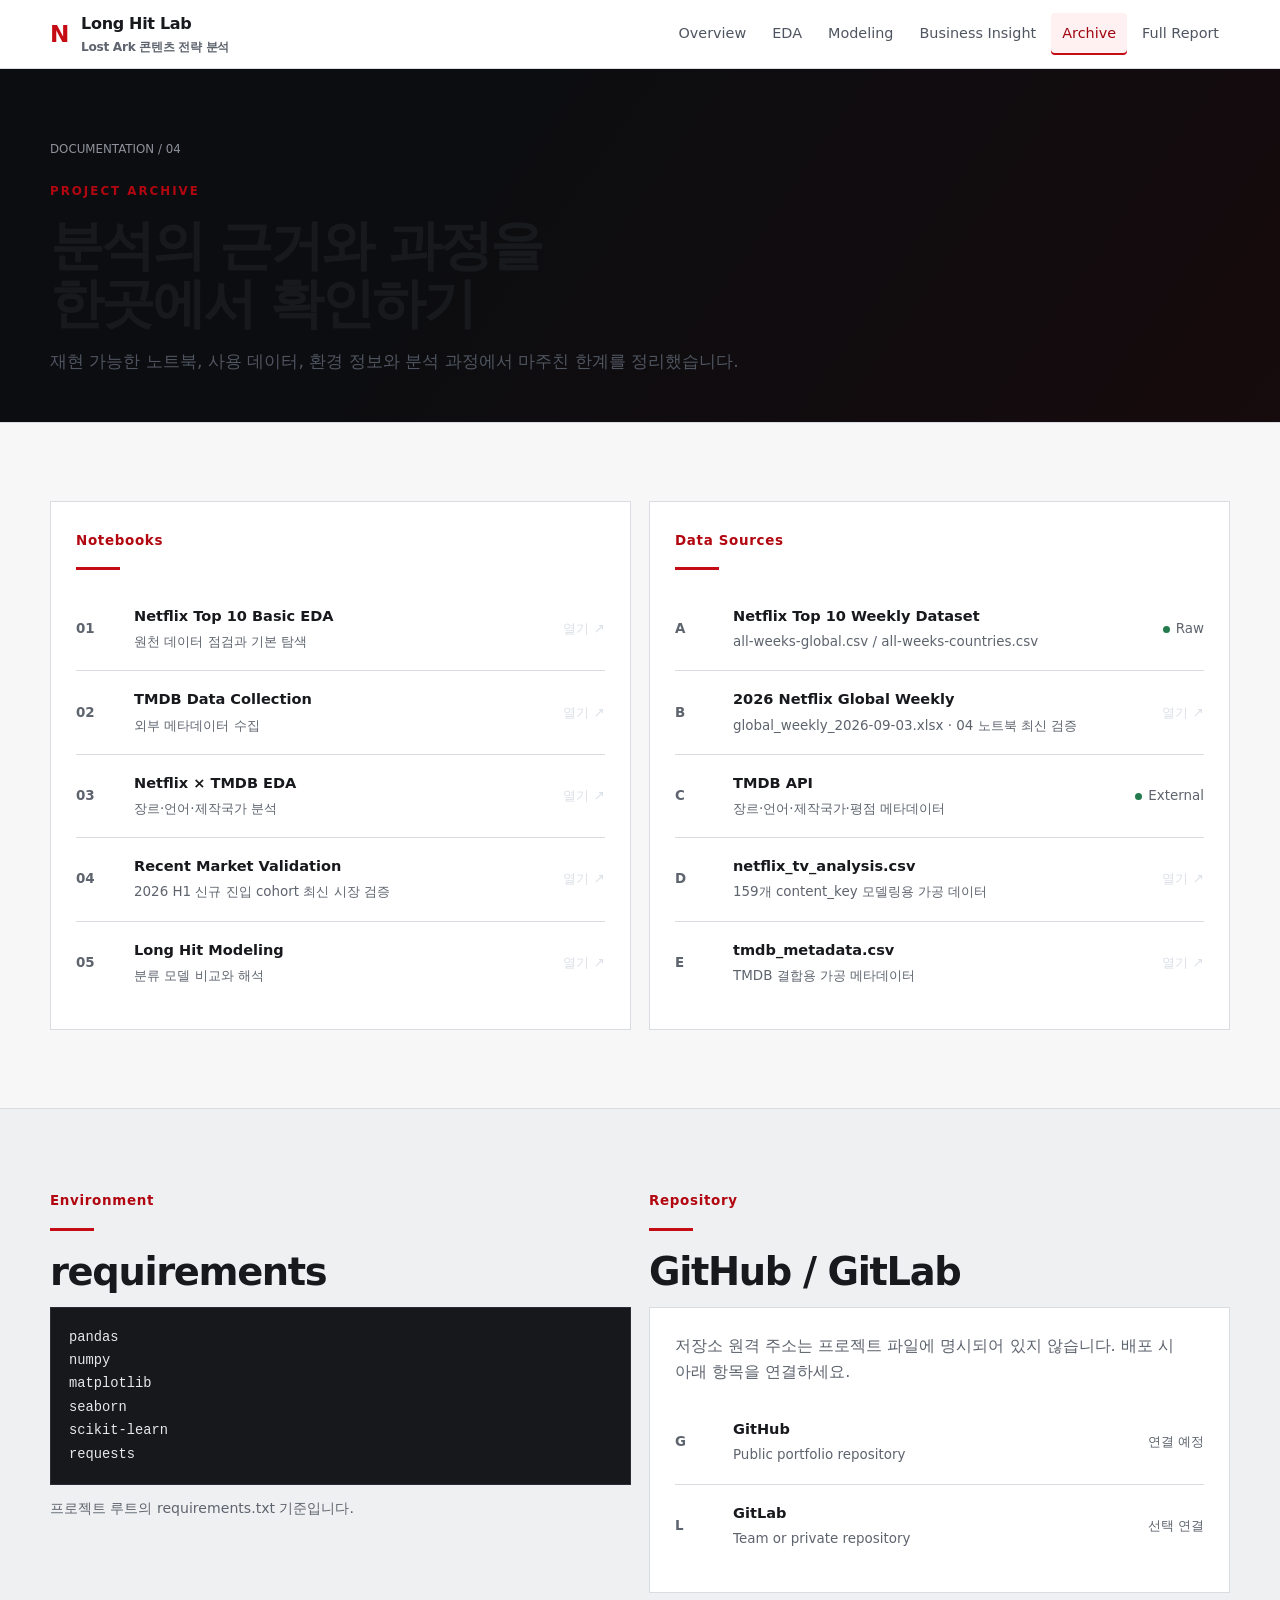
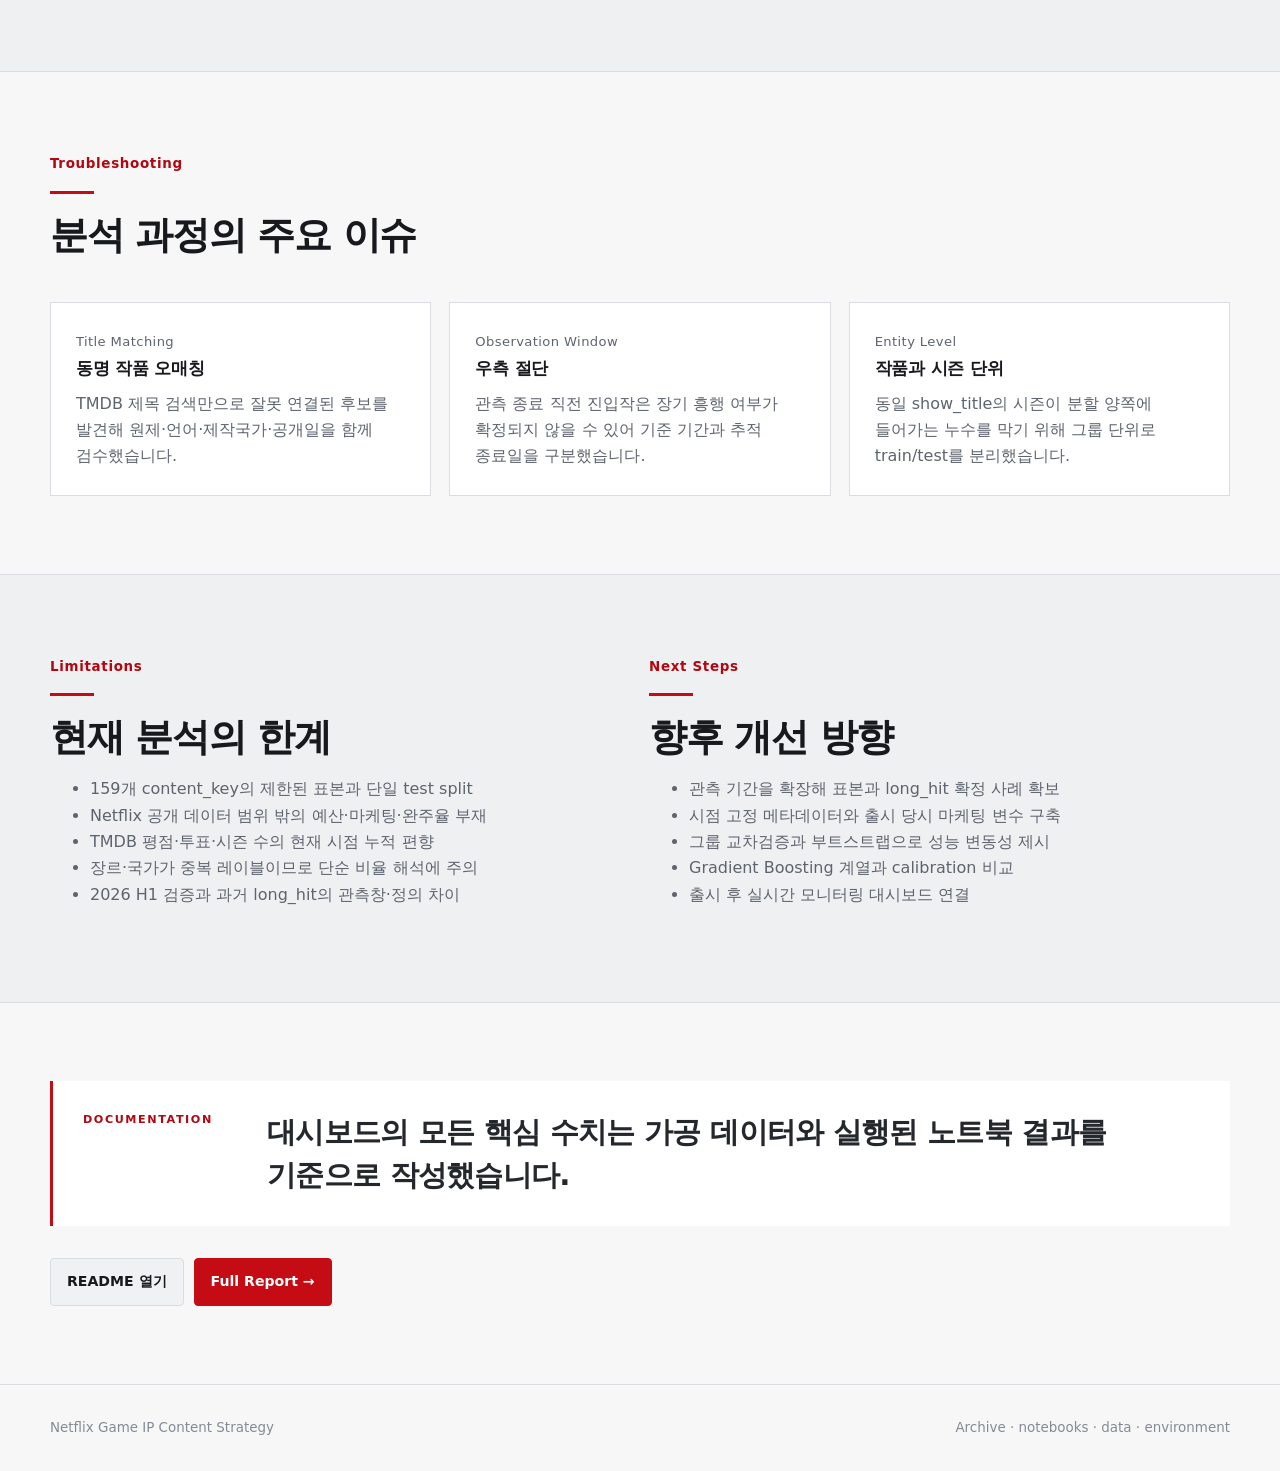
==== dashboard/pages/archive.html @ 18fb6a24 "Finalize dashboard and report for submission" ====
<!doctype html><html lang="ko"><head><meta charset="utf-8"><meta name="viewport" content="width=device-width, initial-scale=1"><meta name="description" content="Netflix 분석 프로젝트 아카이브"><title>Archive | Netflix Game IP Strategy</title><link rel="stylesheet" href="../css/style.css"><script src="../js/dashboard.js" defer></script></head>
<body><header class="site-header"><nav class="nav-wrap" aria-label="주요 메뉴"><a class="brand-mark" href="../index.html#overview"><span class="brand-symbol">N</span><span>Long Hit Lab<small>Lost Ark 콘텐츠 전략 분석</small></span></a><button class="menu-toggle" type="button" aria-label="메뉴 열기" aria-expanded="false">메뉴</button><div class="nav-links"><a href="../index.html#overview">Overview</a><a href="../index.html#eda">EDA</a><a href="../index.html#modeling">Modeling</a><a href="../index.html#insight">Business Insight</a><a class="active" aria-current="page" href="archive.html">Archive</a><a href="../report/full_report.html">Full Report</a></div></nav></header>
<main>
  <section class="page-hero"><div class="container"><div class="breadcrumb">DOCUMENTATION / 04</div><p class="eyebrow">Project Archive</p><h1>분석의 근거와 과정을<br>한곳에서 확인하기</h1><p class="lead">재현 가능한 노트북, 사용 데이터, 환경 정보와 분석 과정에서 마주친 한계를 정리했습니다.</p></div></section>

  <section class="section"><div class="container"><div class="grid-2"><article class="card"><span class="kicker">Notebooks</span><div class="rule"></div><ul class="archive-list"><li><span class="file-no">01</span><div><b>Netflix Top 10 Basic EDA</b><span>원천 데이터 점검과 기본 탐색</span></div><a href="../../notebooks/01_netflix_top10_basic_eda.ipynb">열기 ↗</a></li><li><span class="file-no">02</span><div><b>TMDB Data Collection</b><span>외부 메타데이터 수집</span></div><a href="../../notebooks/02_tmdb_data_collection.ipynb">열기 ↗</a></li><li><span class="file-no">03</span><div><b>Netflix × TMDB EDA</b><span>장르·언어·제작국가 분석</span></div><a href="../../notebooks/03_netflix_tmdb_eda.ipynb">열기 ↗</a></li><li><span class="file-no">04</span><div><b>Recent Market Validation</b><span>2026 H1 신규 진입 cohort 최신 시장 검증</span></div><a href="../../notebooks/04_recent_market_validation.ipynb">열기 ↗</a></li><li><span class="file-no">05</span><div><b>Long Hit Modeling</b><span>분류 모델 비교와 해석</span></div><a href="../../notebooks/05_netflix_long_hit_modeling.ipynb">열기 ↗</a></li></ul></article><article class="card"><span class="kicker">Data Sources</span><div class="rule"></div><ul class="archive-list"><li><span class="file-no">A</span><div><b>Netflix Top 10 Weekly Dataset</b><span>all-weeks-global.csv / all-weeks-countries.csv</span></div><span class="status">Raw</span></li><li><span class="file-no">B</span><div><b>2026 Netflix Global Weekly</b><span>global_weekly_2026-09-03.xlsx · 04 노트북 최신 검증</span></div><a href="../../DATA/RAW/[엔터]Netflix_Top10_2026_H1/global_weekly_2026-09-03.xlsx">열기 ↗</a></li><li><span class="file-no">C</span><div><b>TMDB API</b><span>장르·언어·제작국가·평점 메타데이터</span></div><span class="status">External</span></li><li><span class="file-no">D</span><div><b>netflix_tv_analysis.csv</b><span>159개 content_key 모델링용 가공 데이터</span></div><a href="../../DATA/PROCESSED/netflix_tv_analysis.csv">열기 ↗</a></li><li><span class="file-no">E</span><div><b>tmdb_metadata.csv</b><span>TMDB 결합용 가공 메타데이터</span></div><a href="../../DATA/PROCESSED/tmdb_metadata.csv">열기 ↗</a></li></ul></article></div></div></section>

  <section class="section section-alt"><div class="container"><div class="grid-2"><article><span class="kicker">Environment</span><div class="rule"></div><h2>requirements</h2><pre class="code-block">pandas
numpy
matplotlib
seaborn
scikit-learn
requests</pre><p class="small muted" style="margin-top:12px">프로젝트 루트의 requirements.txt 기준입니다.</p></article><article><span class="kicker">Repository</span><div class="rule"></div><h2>GitHub / GitLab</h2><div class="card"><p class="muted">저장소 원격 주소는 프로젝트 파일에 명시되어 있지 않습니다. 배포 시 아래 항목을 연결하세요.</p><div class="archive-list"><li><span class="file-no">G</span><div><b>GitHub</b><span>Public portfolio repository</span></div><span class="muted small">연결 예정</span></li><li><span class="file-no">L</span><div><b>GitLab</b><span>Team or private repository</span></div><span class="muted small">선택 연결</span></li></div></div></article></div></div></section>

  <section class="section"><div class="container"><div class="section-head"><div><span class="kicker">Troubleshooting</span><div class="rule"></div><h2>분석 과정의 주요 이슈</h2></div></div><div class="grid-3"><article class="card"><span class="card-label">Title Matching</span><h3>동명 작품 오매칭</h3><p class="muted">TMDB 제목 검색만으로 잘못 연결된 후보를 발견해 원제·언어·제작국가·공개일을 함께 검수했습니다.</p></article><article class="card"><span class="card-label">Observation Window</span><h3>우측 절단</h3><p class="muted">관측 종료 직전 진입작은 장기 흥행 여부가 확정되지 않을 수 있어 기준 기간과 추적 종료일을 구분했습니다.</p></article><article class="card"><span class="card-label">Entity Level</span><h3>작품과 시즌 단위</h3><p class="muted">동일 show_title의 시즌이 분할 양쪽에 들어가는 누수를 막기 위해 그룹 단위로 train/test를 분리했습니다.</p></article></div></div></section>

  <section class="section section-alt"><div class="container"><div class="grid-2"><article><span class="kicker">Limitations</span><div class="rule"></div><h2>현재 분석의 한계</h2><ul class="muted"><li>159개 content_key의 제한된 표본과 단일 test split</li><li>Netflix 공개 데이터 범위 밖의 예산·마케팅·완주율 부재</li><li>TMDB 평점·투표·시즌 수의 현재 시점 누적 편향</li><li>장르·국가가 중복 레이블이므로 단순 비율 해석에 주의</li><li>2026 H1 검증과 과거 long_hit의 관측창·정의 차이</li></ul></article><article><span class="kicker">Next Steps</span><div class="rule"></div><h2>향후 개선 방향</h2><ul class="muted"><li>관측 기간을 확장해 표본과 long_hit 확정 사례 확보</li><li>시점 고정 메타데이터와 출시 당시 마케팅 변수 구축</li><li>그룹 교차검증과 부트스트랩으로 성능 변동성 제시</li><li>Gradient Boosting 계열과 calibration 비교</li><li>출시 후 실시간 모니터링 대시보드 연결</li></ul></article></div></div></section>

  <section class="section"><div class="container"><div class="scenario"><div class="scenario-label">Documentation</div><blockquote>대시보드의 모든 핵심 수치는 가공 데이터와 실행된 노트북 결과를 기준으로 작성했습니다.</blockquote></div><div class="hero-actions"><a class="btn" href="../../README.md">README 열기</a><a class="btn btn-primary" href="../report/full_report.html">Full Report →</a></div></div></section>
</main><footer class="site-footer"><div class="container footer-row"><span>Netflix Game IP Content Strategy</span><span>Archive · notebooks · data · environment</span></div></footer></body></html>
---- dashboard/css/style.css ----
:root {
  --bg: #090a0c;
  --surface: #111318;
  --surface-2: #171a20;
  --line: #2a2e36;
  --text: #f5f5f6;
  --muted: #a8adb7;
  --red: #e50914;
  --red-soft: #ff3d47;
  --green: #54c98a;
  --amber: #f2b84b;
  --max: 1180px;
}

* { box-sizing: border-box; }
html { scroll-behavior: smooth; color-scheme: dark light; }
body {
  margin: 0;
  overflow-x: hidden;
  background: var(--bg);
  color: var(--text);
  font-family: Inter, Pretendard, "Noto Sans KR", system-ui, -apple-system, BlinkMacSystemFont, "Segoe UI", sans-serif;
  line-height: 1.65;
  word-break: keep-all;
}
a { color: inherit; text-decoration: none; }
img { max-width: 100%; }
button { font: inherit; }

.site-header {
  position: sticky;
  top: 0;
  z-index: 20;
  border-bottom: 1px solid rgba(255,255,255,.08);
  background: rgba(9,10,12,.94);
  backdrop-filter: blur(14px);
}
.nav-wrap {
  width: min(var(--max), calc(100% - 48px));
  min-height: 68px;
  margin: auto;
  display: flex;
  align-items: center;
  justify-content: space-between;
  gap: 28px;
}
.brand-mark { display: flex; align-items: center; gap: 12px; font-weight: 800; letter-spacing: -.02em; }
.brand-symbol { color: var(--red); font-size: 1.45rem; line-height: 1; }
.brand-mark small { display: block; color: var(--muted); font-size: .76rem; font-weight: 600; }
.nav-links { display: flex; align-items: center; gap: 4px; }
.nav-links a { padding: 9px 11px; color: #bdc1c9; font-size: .9rem; border-radius: 4px; }
.nav-links a:hover { color: #fff; background: rgba(255,255,255,.05); }
.nav-links a.active { color: #fff; background: rgba(229,9,20,.14); box-shadow: inset 0 -2px var(--red); }
.menu-toggle { display: none; color: #fff; background: transparent; border: 1px solid var(--line); border-radius: 4px; padding: 7px 10px; }

.container { width: min(var(--max), calc(100% - 48px)); margin: 0 auto; }
.hero { position: relative; overflow: hidden; padding: 92px 0 74px; border-bottom: 1px solid var(--line); }
.hero::before { content: ""; position: absolute; inset: 0; pointer-events: none; background: radial-gradient(circle at 82% 18%, rgba(229,9,20,.17), transparent 31%), linear-gradient(110deg, transparent 55%, rgba(255,255,255,.02)); }
.hero-grid { position: relative; display: grid; grid-template-columns: minmax(0, 1.35fr) minmax(300px, .65fr); gap: 70px; align-items: center; }
.eyebrow { margin: 0 0 16px; color: var(--red-soft); font-size: .74rem; font-weight: 800; letter-spacing: .17em; text-transform: uppercase; }
h1, h2, h3, p { margin-top: 0; }
h1 { max-width: 860px; margin-bottom: 24px; font-size: clamp(2.45rem, 5vw, 4.9rem); line-height: 1.08; letter-spacing: -.055em; }
h2 { margin-bottom: 12px; font-size: clamp(1.75rem, 3vw, 2.6rem); line-height: 1.2; letter-spacing: -.035em; }
h3 { margin-bottom: 8px; font-size: 1.08rem; letter-spacing: -.015em; }
.lead { max-width: 780px; color: #c4c8d0; font-size: 1.08rem; }
.hero-actions { display: flex; gap: 10px; flex-wrap: wrap; margin-top: 32px; }
.btn { display: inline-flex; align-items: center; gap: 8px; padding: 11px 16px; border: 1px solid var(--line); border-radius: 4px; background: var(--surface-2); font-size: .88rem; font-weight: 750; }
.btn-primary { border-color: var(--red); background: var(--red); color: white; }
.btn:hover { transform: translateY(-1px); }
.logo-panel { min-height: 310px; display: grid; place-items: center; border: 1px solid var(--line); background: #050505; position: relative; }
.logo-panel::after { content: ""; }
.logo-panel img { width: 78%; filter: contrast(1.05); }

.section { padding: 78px 0; }
.section-tight { padding: 54px 0; }
.section-alt { background: #0d0f13; border-block: 1px solid var(--line); }
.section-head { display: flex; justify-content: space-between; gap: 36px; align-items: end; margin-bottom: 32px; }
.section-head p { max-width: 600px; margin-bottom: 4px; color: var(--muted); }
.kicker { color: var(--red-soft); font-weight: 800; font-size: .84rem; letter-spacing: .05em; }
.rule { width: 44px; height: 3px; margin: 14px 0 18px; background: var(--red); }
.muted { color: var(--muted); }
.small { font-size: .88rem; }

.scenario { display: grid; grid-template-columns: 150px 1fr; gap: 34px; padding: 30px; border-left: 3px solid var(--red); background: var(--surface); }
.scenario-label { color: var(--red-soft); font-size: .7rem; font-weight: 850; letter-spacing: .14em; text-transform: uppercase; }
.scenario blockquote { margin: 0; font-size: clamp(1.3rem, 2.3vw, 2rem); font-weight: 720; line-height: 1.45; letter-spacing: -.025em; }

.grid-2 { display: grid; grid-template-columns: repeat(2, minmax(0,1fr)); gap: 18px; }
.grid-3 { display: grid; grid-template-columns: repeat(3, minmax(0,1fr)); gap: 18px; }
.grid-4 { display: grid; grid-template-columns: repeat(4, minmax(0,1fr)); gap: 14px; }
.card { border: 1px solid var(--line); background: var(--surface); padding: 25px; }
.card-label { color: var(--muted); font-size: .82rem; letter-spacing: .03em; }
.card-number { margin: 8px 0 2px; font-size: 2.2rem; line-height: 1; font-weight: 850; letter-spacing: -.05em; }
.card-number.red, .accent { color: var(--red-soft); }
.card p:last-child { margin-bottom: 0; }
.metric-strip { display: grid; grid-template-columns: repeat(4,1fr); border: 1px solid var(--line); background: var(--surface); }
.metric { padding: 23px; border-right: 1px solid var(--line); }
.metric:last-child { border-right: 0; }
.metric strong { display: block; color: #fff; font-size: 1.65rem; letter-spacing: -.04em; }
.metric span { color: var(--muted); font-size: .86rem; }

.flow { display: grid; grid-template-columns: repeat(5, 1fr); gap: 0; counter-reset: flow; }
.flow-item { position: relative; padding: 23px 26px 23px 18px; border-block: 1px solid var(--line); background: var(--surface); }
.flow-item + .flow-item { border-left: 1px solid var(--line); }
.flow-item::after { content: "→"; position: absolute; right: -8px; top: 50%; z-index: 2; transform: translateY(-50%); color: var(--red-soft); background: var(--surface); padding: 2px; }
.flow-item:last-child::after { display: none; }
.flow-item b { display: block; margin-bottom: 4px; font-size: .9rem; }
.flow-item span { display: block; color: var(--muted); font-size: .84rem; line-height: 1.5; }

.page-hero { padding: 66px 0 46px; border-bottom: 1px solid var(--line); background: linear-gradient(125deg, #0c0d10 35%, #160b0d); }
.page-hero h1 { max-width: 920px; margin-bottom: 14px; font-size: clamp(2.3rem,4.2vw,4rem); }
.page-hero .lead { margin-bottom: 0; }
.breadcrumb { display: inline-flex; gap: 8px; margin-bottom: 22px; color: #8d929c; font-size: .74rem; }

.story-rail { position: relative; max-width: 1020px; margin: auto; }
.story-rail::before { content:""; position:absolute; top:0; bottom:0; left:28px; width:1px; background: var(--line); }
.story-step { position: relative; display: grid; grid-template-columns: 58px 1fr; gap: 26px; margin-bottom: 34px; }
.step-index { position: relative; z-index: 1; width: 58px; height: 58px; display: grid; place-items: center; border: 1px solid #5b2024; border-radius: 50%; background: var(--bg); color: var(--red-soft); font-weight: 850; }
.story-panel { border: 1px solid var(--line); background: var(--surface); padding: 30px; }
.story-panel h2 { font-size: 1.55rem; }
.chart-grid { display: grid; grid-template-columns: minmax(0,1.45fr) minmax(230px,.55fr); gap: 28px; align-items: center; margin-top: 24px; }
.chart { min-height: 250px; padding: 20px; border: 1px solid #242832; background: #0c0e12; }
.chart-title { color: #cbd0d8; font-size: .78rem; font-weight: 700; }
.legend { display: flex; flex-wrap: wrap; gap: 15px; margin: 10px 0 16px; color: var(--muted); font-size: .8rem; }
.legend i { display: inline-block; width: 9px; height: 9px; margin-right: 5px; border-radius: 50%; background: var(--red); }
.legend .gray { background: #596170; }
.bar-chart { display: grid; gap: 12px; }
.bar-row { display: grid; grid-template-columns: 118px 1fr 58px; align-items: center; gap: 12px; color: #c8ccd3; font-size: .84rem; }
.bar-track { height: 10px; background: #272b33; overflow: hidden; }
.bar-fill { height: 100%; width: var(--w); background: var(--red); }
.bar-fill.gray { background: #687180; }
.bar-fill.green { background: var(--green); }
.takeaway { border-left: 2px solid var(--red); padding-left: 16px; }
.takeaway strong { display: block; margin-bottom: 5px; color: var(--red-soft); font-size: 1.55rem; }
.takeaway p { margin: 0; color: #c0c4cc; font-size: .9rem; }
.insight-line { margin-top: 20px; padding: 14px 16px; background: rgba(229,9,20,.08); color: #e2e3e6; font-size: .9rem; }

.model-flow { display: flex; align-items: stretch; overflow-x: auto; border: 1px solid var(--line); background: var(--surface); }
.model-flow div { min-width: 135px; flex: 1; padding: 18px; border-right: 1px solid var(--line); }
.model-flow div:last-child { border-right: 0; }
.model-flow small { color: var(--red-soft); display: block; }
.model-flow b { font-size: .84rem; }
.table-wrap { overflow-x: auto; border: 1px solid var(--line); }
table { width: 100%; border-collapse: collapse; background: var(--surface); font-size: .88rem; }
th, td { padding: 15px 18px; border-bottom: 1px solid var(--line); text-align: left; white-space: nowrap; }
th { color: #aeb3bd; background: #0d0f13; font-size: .7rem; letter-spacing: .08em; text-transform: uppercase; }
tr:last-child td { border-bottom: 0; }
tr.best td { background: rgba(229,9,20,.07); }
.score { color: var(--red-soft); font-weight: 850; }
.coefficient { display: grid; grid-template-columns: 190px 1fr 70px; align-items: center; gap: 14px; margin: 15px 0; font-size: .83rem; }
.coef-axis { height: 16px; background: linear-gradient(90deg, #292d35 49.6%, #59606d 49.6%, #59606d 50.4%, #292d35 50.4%); position: relative; }
.coef-bar { position: absolute; left: 50%; top: 3px; height: 10px; width: var(--w); background: var(--green); }
.coef-bar.negative { left: auto; right: 50%; background: var(--red-soft); }
.note { padding: 18px 20px; border: 1px solid #423b2d; background: rgba(242,184,75,.06); color: #d9d2c3; font-size: .85rem; }

.decision-chain { display: grid; grid-template-columns: repeat(4,1fr); align-items: stretch; }
.decision-node { position: relative; padding: 22px; border: 1px solid var(--line); background: var(--surface); }
.decision-node + .decision-node { border-left: 0; }
.decision-node::after { content:"→"; position:absolute; right:-10px; top:50%; transform:translateY(-50%); z-index:2; color:var(--red-soft); background:var(--surface); }
.decision-node:last-child::after { display:none; }
.decision-node small { color: var(--red-soft); font-weight: 750; }
.decision-node p { margin: 8px 0 0; font-size: .85rem; }
.strategy-card { min-height: 250px; display:flex; flex-direction:column; }
.strategy-card .number { color: #4f5560; font-size: .72rem; letter-spacing: .12em; }
.strategy-card ul { padding-left: 18px; color: #c0c5cd; font-size: .86rem; }
.strategy-card .tag { margin-top:auto; align-self:flex-start; padding:5px 8px; border:1px solid #5a2529; color:var(--red-soft); font-size:.68rem; font-weight:750; }

.archive-list { list-style: none; padding: 0; margin: 0; }
.archive-list li { display: grid; grid-template-columns: 44px 1fr auto; gap: 14px; align-items: center; padding: 16px 0; border-bottom: 1px solid var(--line); }
.archive-list li:last-child { border-bottom: 0; }
.file-no { color: var(--red-soft); font-size: .73rem; font-weight: 850; }
.archive-list b { display: block; font-size: .91rem; }
.archive-list span { color: var(--muted); font-size: .84rem; }
.archive-list a { color: #dce0e7; font-size: .84rem; }
.code-block { margin: 0; padding: 18px; overflow-x: auto; border: 1px solid #292d35; background: #08090b; color: #d2d6de; font: .86rem/1.7 Consolas, monospace; }
.status { display:inline-flex; align-items:center; gap:6px; color:#aeb4bd; font-size:.82rem; }
.status::before { content:""; width:7px; height:7px; border-radius:50%; background:var(--green); }

.page-cards .card { position: relative; min-height: 230px; transition: border-color .15s ease; }
.page-cards .card:hover { border-color: #5d2630; }
.page-cards .arrow { position: absolute; right: 22px; bottom: 18px; color: var(--red-soft); }
.page-cards .card-no { color: #555b66; font-size: .72rem; font-weight: 850; letter-spacing: .12em; }

.site-footer { border-top: 1px solid var(--line); padding: 32px 0; color: #858b95; font-size: .84rem; }
.footer-row { display: flex; justify-content: space-between; gap: 20px; }
.analysis-section { scroll-margin-top: 68px; }
.section-intro { max-width: 760px; margin-bottom: 34px; }
.section-intro p { color: var(--muted); font-size: 1rem; }
.business-brief { padding: 28px; border: 1px solid var(--line); background: var(--surface); }
.business-brief img { width: 104px; height: 56px; object-fit: contain; object-position: left center; margin-bottom: 24px; }
.business-brief dl { margin: 0; }
.business-brief div { padding: 14px 0; border-top: 1px solid var(--line); }
.business-brief dt { color: var(--muted); font-size: .82rem; }
.business-brief dd { margin: 3px 0 0; font-weight: 700; }
.evidence-grid { display: grid; grid-template-columns: repeat(3,1fr); gap: 14px; }
.evidence-card { border-top: 3px solid var(--red); }
.evidence-card .card-number { margin-block: 12px 10px; }
.subsection { margin-top: 48px; }
.subsection-title { margin-bottom: 22px; font-size: 1.35rem; }
.method-note { margin-top: 18px; color: var(--muted); font-size: .9rem; }

.option-grid { display: grid; grid-template-columns: repeat(3, minmax(0,1fr)); gap: 18px; }
.tag-fact, .tag-option { display: inline-block; margin-bottom: 12px; padding: 4px 9px; font-size: .68rem; font-weight: 750; letter-spacing: .05em; }
.tag-fact { background: rgba(229,9,20,.12); color: var(--red-soft); }
.tag-option { border: 1px solid var(--line); color: var(--muted); }
.stat-table-grid { display: grid; grid-template-columns: repeat(2, minmax(0,1fr)); gap: 18px; }
.bridge-note { margin: 20px 0 0; padding: 16px 18px; border-left: 2px solid var(--line); color: var(--muted); font-size: .92rem; }
.bridge-note b { color: var(--text); }

@media (max-width: 920px) {
  .menu-toggle { display: block; }
  .nav-links { display: none; position: absolute; top: 68px; left: 0; right: 0; padding: 12px 24px 18px; flex-direction: column; align-items: stretch; background: #0b0c0f; border-bottom: 1px solid var(--line); }
  .nav-links.open { display: flex; }
  .hero-grid, .chart-grid { grid-template-columns: 1fr; }
  .logo-panel { min-height: 210px; }
  .grid-4 { grid-template-columns: repeat(2,1fr); }
  .flow { grid-template-columns: 1fr; }
  .flow-item + .flow-item { border-left: 0; }
  .flow-item::after { right: 20px; transform: translateY(-50%) rotate(90deg); }
  .decision-chain { grid-template-columns: 1fr 1fr; }
  .evidence-grid { grid-template-columns: 1fr; }
  .decision-node + .decision-node { border-left: 1px solid var(--line); }
  .decision-node::after { display:none; }
}

@media (max-width: 640px) {
  .container, .nav-wrap { width: min(100% - 28px, var(--max)); }
  .hero { padding: 58px 0 48px; }
  .hero h1 { font-size: 2.35rem; }
  .eyebrow { font-size: .66rem; overflow-wrap: anywhere; }
  .lead { font-size: .98rem; word-break: normal; }
  .section { padding: 56px 0; }
  .grid-2, .grid-3, .grid-4, .metric-strip, .decision-chain, .option-grid, .stat-table-grid { grid-template-columns: 1fr; }
  .metric { border-right: 0; border-bottom: 1px solid var(--line); }
  .metric:last-child { border-bottom:0; }
  .scenario { grid-template-columns: 1fr; gap: 10px; }
  .section-head { display: block; }
  .story-step { grid-template-columns: 40px 1fr; gap: 13px; }
  .story-rail::before { left: 20px; }
  .step-index { width: 40px; height: 40px; }
  .story-panel { padding: 20px; }
  .bar-row { grid-template-columns: 92px 1fr 50px; }
  .coefficient { grid-template-columns: 1fr; }
  .archive-list li { grid-template-columns: 34px 1fr; }
  .archive-list a { grid-column: 2; }
  .footer-row { display:block; }
}

@media (prefers-color-scheme: light) {
  :root {
    --bg: #f7f7f8;
    --surface: #ffffff;
    --surface-2: #f0f1f3;
    --line: #d9dce1;
    --text: #17191d;
    --muted: #5e646e;
    --red: #c50b14;
    --red-soft: #b20710;
    --green: #237a4c;
    --amber: #9a6500;
  }
  body { background: var(--bg); color: var(--text); }
  .site-header { background: rgba(255,255,255,.94); border-color: var(--line); }
  .nav-links a { color: #4f5560; }
  .nav-links a:hover { color: #17191d; background: #f0f1f3; }
  .nav-links a.active { color: #9f0710; background: #fff0f1; }
  .menu-toggle { color: #17191d; }
  .hero { background: #fafafa; }
  .hero::before { background: radial-gradient(circle at 82% 18%, rgba(197,11,20,.1), transparent 31%), linear-gradient(110deg, transparent 55%, rgba(0,0,0,.025)); }
  .lead { color: #4f5560; }
  .logo-panel { background: #101114; }
  .section-alt { background: #eff0f2; }
  .scenario blockquote, .metric strong, .takeaway p, .insight-line { color: #24272c; }
  .flow-item::after, .decision-node::after { background: var(--surface); }
  .step-index { background: var(--bg); }
  .chart { background: #fafafa; border-color: var(--line); }
  .chart-title, .bar-row { color: #3f444c; }
  .bar-track, .coef-axis { background: #dfe1e5; }
  .table-wrap { border-color: var(--line); }
  table { background: var(--surface); }
  th { color: #fff; background: #3d4148; }
  tr.best td { background: #fff0f1; }
  .note { color: #534722; background: #fff8e8; border-color: #d8c99f; }
  .insight-line { background: #fff0f1; }
  .tag-fact { background: #fff0f1; }
  .bridge-note { color: #4f5560; }
  .bridge-note b { color: #17191d; }
  .code-block { color: #e6e8eb; background: #16181c; }
  .nav-links { background: rgba(255,255,255,.98); }
}
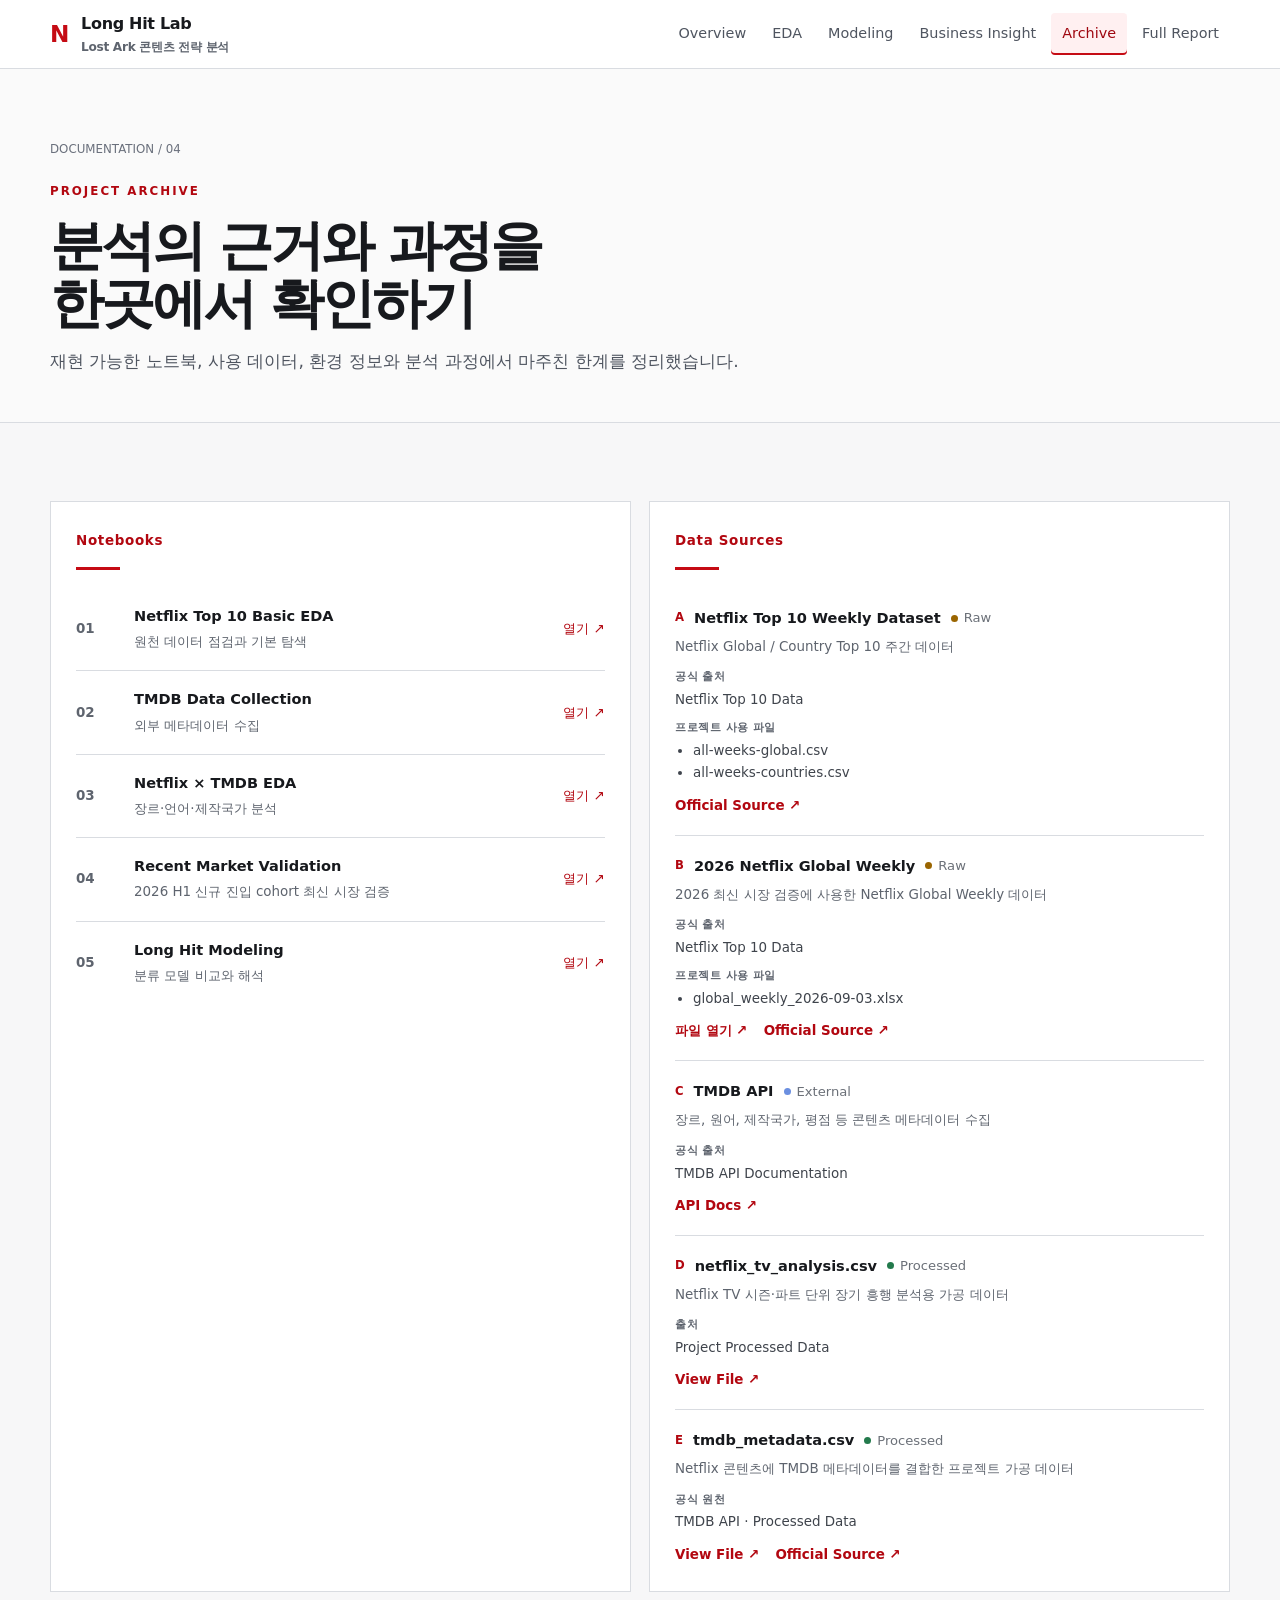
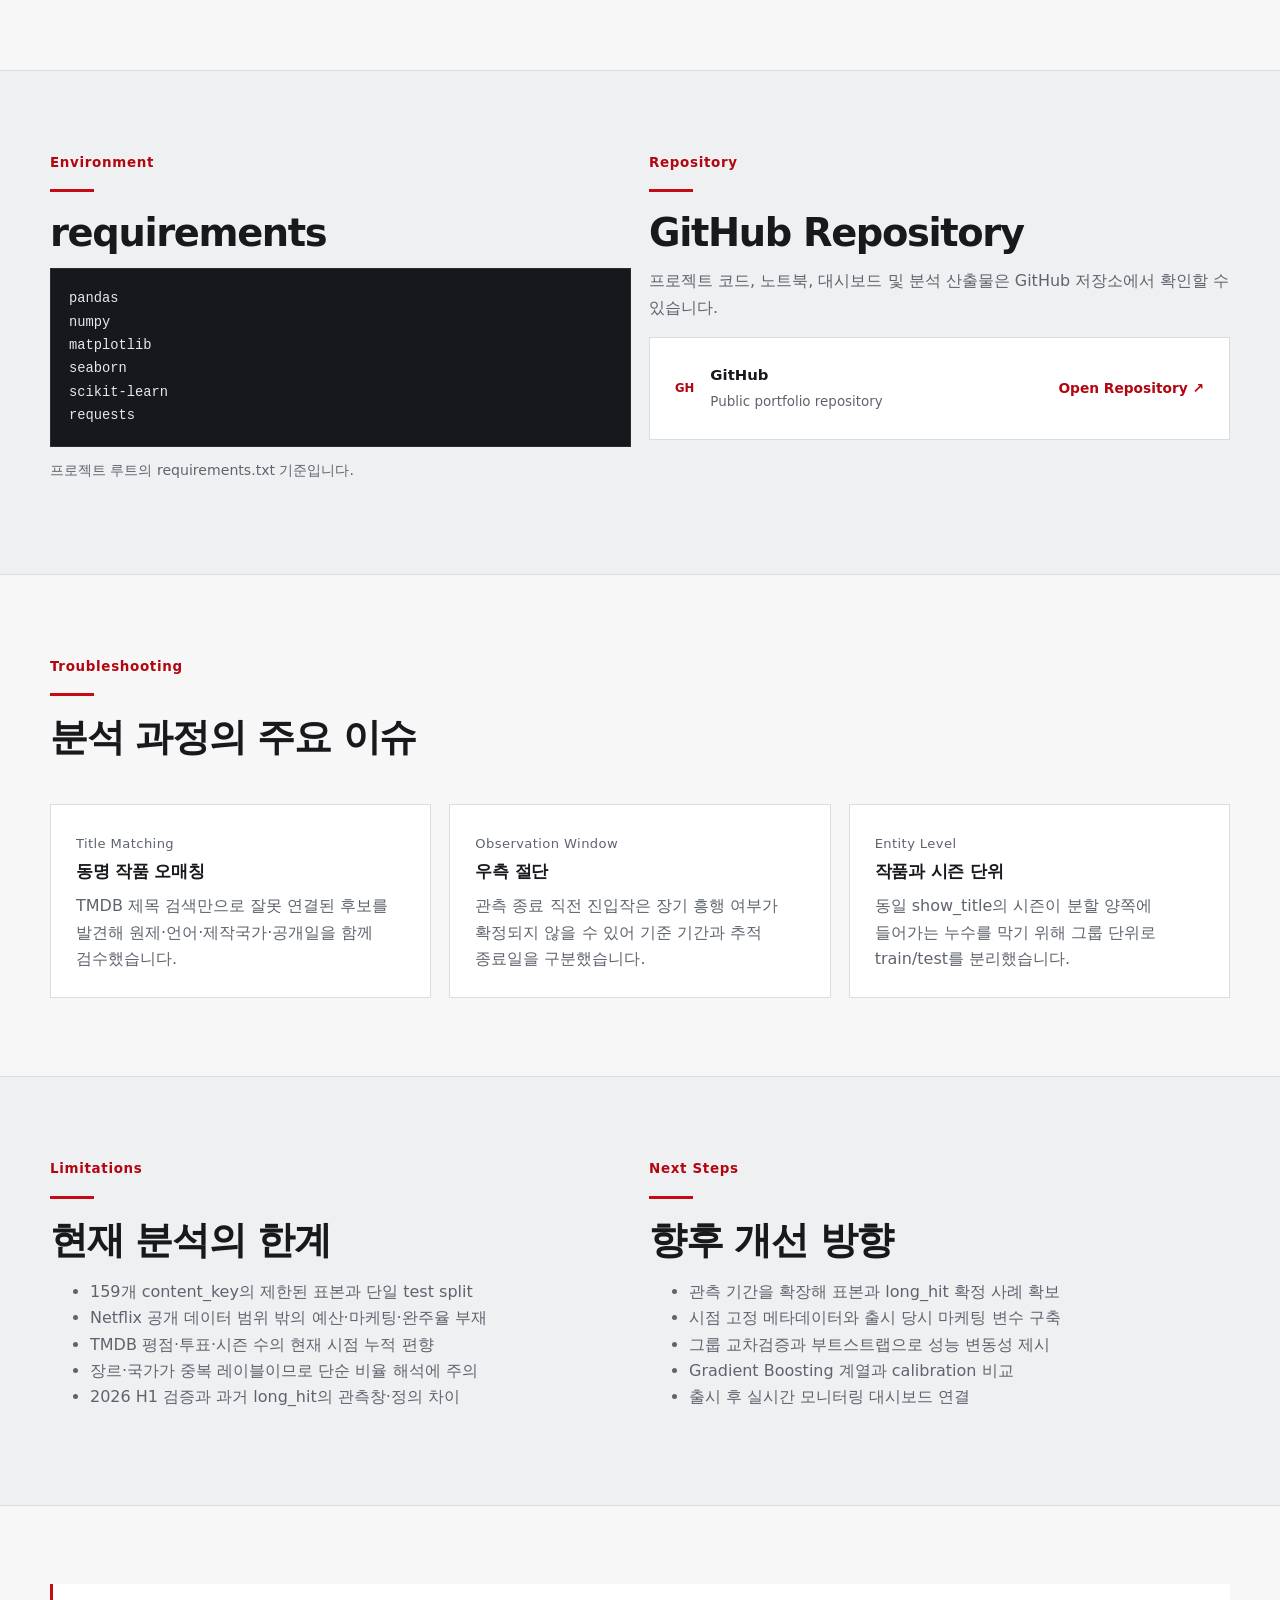
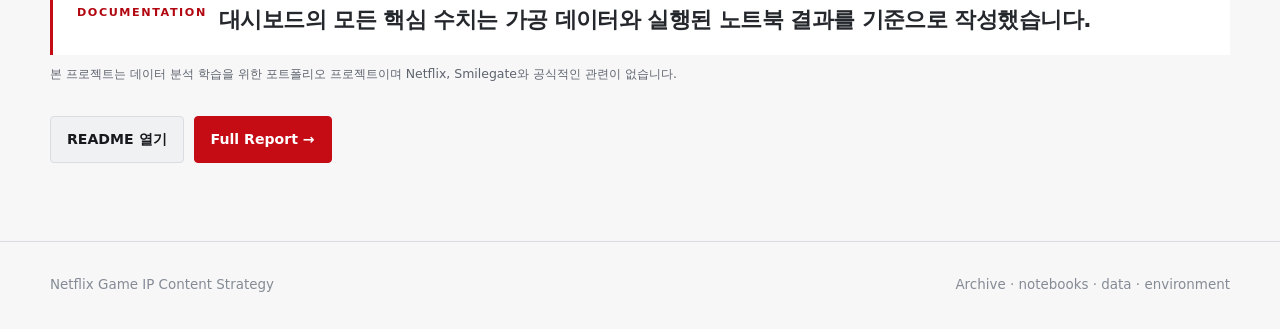
==== commit 4fc63bb2: "Polish dashboard archive and portfolio copy" ====
--- a/dashboard/pages/archive.html
+++ b/dashboard/pages/archive.html
@@ -1,20 +1,32 @@
 <!doctype html><html lang="ko"><head><meta charset="utf-8"><meta name="viewport" content="width=device-width, initial-scale=1"><meta name="description" content="Netflix 분석 프로젝트 아카이브"><title>Archive | Netflix Game IP Strategy</title><link rel="stylesheet" href="../css/style.css"><script src="../js/dashboard.js" defer></script></head>
-<body><header class="site-header"><nav class="nav-wrap" aria-label="주요 메뉴"><a class="brand-mark" href="../index.html#overview"><span class="brand-symbol">N</span><span>Long Hit Lab<small>Lost Ark 콘텐츠 전략 분석</small></span></a><button class="menu-toggle" type="button" aria-label="메뉴 열기" aria-expanded="false">메뉴</button><div class="nav-links"><a href="../index.html#overview">Overview</a><a href="../index.html#eda">EDA</a><a href="../index.html#modeling">Modeling</a><a href="../index.html#insight">Business Insight</a><a class="active" aria-current="page" href="archive.html">Archive</a><a href="../report/full_report.html">Full Report</a></div></nav></header>
+<body><header class="site-header"><nav class="nav-wrap" aria-label="주요 메뉴"><a class="brand-mark" href="../index.html#overview"><span class="brand-symbol">N</span><span>Long Hit Lab<small>Lost Ark 콘텐츠 전략 분석</small></span></a><button class="menu-toggle" type="button" aria-label="메뉴 열기" aria-expanded="false">메뉴</button><div class="nav-links"><a href="../index.html#overview">Overview</a><a href="../index.html#eda">EDA</a><a href="../index.html#modeling">Modeling</a><a href="insight.html">Business Insight</a><a class="active" aria-current="page" href="archive.html">Archive</a><a href="../report/full_report.html">Full Report</a></div></nav></header>
 <main>
   <section class="page-hero"><div class="container"><div class="breadcrumb">DOCUMENTATION / 04</div><p class="eyebrow">Project Archive</p><h1>분석의 근거와 과정을<br>한곳에서 확인하기</h1><p class="lead">재현 가능한 노트북, 사용 데이터, 환경 정보와 분석 과정에서 마주친 한계를 정리했습니다.</p></div></section>
 
-  <section class="section"><div class="container"><div class="grid-2"><article class="card"><span class="kicker">Notebooks</span><div class="rule"></div><ul class="archive-list"><li><span class="file-no">01</span><div><b>Netflix Top 10 Basic EDA</b><span>원천 데이터 점검과 기본 탐색</span></div><a href="../../notebooks/01_netflix_top10_basic_eda.ipynb">열기 ↗</a></li><li><span class="file-no">02</span><div><b>TMDB Data Collection</b><span>외부 메타데이터 수집</span></div><a href="../../notebooks/02_tmdb_data_collection.ipynb">열기 ↗</a></li><li><span class="file-no">03</span><div><b>Netflix × TMDB EDA</b><span>장르·언어·제작국가 분석</span></div><a href="../../notebooks/03_netflix_tmdb_eda.ipynb">열기 ↗</a></li><li><span class="file-no">04</span><div><b>Recent Market Validation</b><span>2026 H1 신규 진입 cohort 최신 시장 검증</span></div><a href="../../notebooks/04_recent_market_validation.ipynb">열기 ↗</a></li><li><span class="file-no">05</span><div><b>Long Hit Modeling</b><span>분류 모델 비교와 해석</span></div><a href="../../notebooks/05_netflix_long_hit_modeling.ipynb">열기 ↗</a></li></ul></article><article class="card"><span class="kicker">Data Sources</span><div class="rule"></div><ul class="archive-list"><li><span class="file-no">A</span><div><b>Netflix Top 10 Weekly Dataset</b><span>all-weeks-global.csv / all-weeks-countries.csv</span></div><span class="status">Raw</span></li><li><span class="file-no">B</span><div><b>2026 Netflix Global Weekly</b><span>global_weekly_2026-09-03.xlsx · 04 노트북 최신 검증</span></div><a href="../../DATA/RAW/[엔터]Netflix_Top10_2026_H1/global_weekly_2026-09-03.xlsx">열기 ↗</a></li><li><span class="file-no">C</span><div><b>TMDB API</b><span>장르·언어·제작국가·평점 메타데이터</span></div><span class="status">External</span></li><li><span class="file-no">D</span><div><b>netflix_tv_analysis.csv</b><span>159개 content_key 모델링용 가공 데이터</span></div><a href="../../DATA/PROCESSED/netflix_tv_analysis.csv">열기 ↗</a></li><li><span class="file-no">E</span><div><b>tmdb_metadata.csv</b><span>TMDB 결합용 가공 메타데이터</span></div><a href="../../DATA/PROCESSED/tmdb_metadata.csv">열기 ↗</a></li></ul></article></div></div></section>
+  <section class="section"><div class="container"><div class="grid-2"><article class="card"><span class="kicker">Notebooks</span><div class="rule"></div><ul class="archive-list"><li><span class="file-no">01</span><div><b>Netflix Top 10 Basic EDA</b><span>원천 데이터 점검과 기본 탐색</span></div><a href="../../notebooks/01_netflix_top10_basic_eda.ipynb">열기 ↗</a></li><li><span class="file-no">02</span><div><b>TMDB Data Collection</b><span>외부 메타데이터 수집</span></div><a href="../../notebooks/02_tmdb_data_collection.ipynb">열기 ↗</a></li><li><span class="file-no">03</span><div><b>Netflix × TMDB EDA</b><span>장르·언어·제작국가 분석</span></div><a href="../../notebooks/03_netflix_tmdb_eda.ipynb">열기 ↗</a></li><li><span class="file-no">04</span><div><b>Recent Market Validation</b><span>2026 H1 신규 진입 cohort 최신 시장 검증</span></div><a href="../../notebooks/04_recent_market_validation.ipynb">열기 ↗</a></li><li><span class="file-no">05</span><div><b>Long Hit Modeling</b><span>분류 모델 비교와 해석</span></div><a href="../../notebooks/05_netflix_long_hit_modeling.ipynb">열기 ↗</a></li></ul></article><article class="card"><span class="kicker">Data Sources</span><div class="rule"></div>
+
+<div class="source-item"><div class="source-head"><span class="file-no">A</span><b>Netflix Top 10 Weekly Dataset</b><span class="status raw">Raw</span></div><p class="source-desc">Netflix Global / Country Top 10 주간 데이터</p><div class="source-meta"><b>공식 출처</b><span>Netflix Top 10 Data</span></div><div class="source-meta"><b>프로젝트 사용 파일</b><ul class="source-files"><li>all-weeks-global.csv</li><li>all-weeks-countries.csv</li></ul></div><div class="source-links"><a href="https://www.netflix.com/tudum/top10" target="_blank" rel="noopener noreferrer">Official Source ↗</a></div></div>
+
+<div class="source-item"><div class="source-head"><span class="file-no">B</span><b>2026 Netflix Global Weekly</b><span class="status raw">Raw</span></div><p class="source-desc">2026 최신 시장 검증에 사용한 Netflix Global Weekly 데이터</p><div class="source-meta"><b>공식 출처</b><span>Netflix Top 10 Data</span></div><div class="source-meta"><b>프로젝트 사용 파일</b><ul class="source-files"><li>global_weekly_2026-09-03.xlsx</li></ul></div><div class="source-links"><a href="../../DATA/RAW/[엔터]Netflix_Top10_2026_H1/global_weekly_2026-09-03.xlsx">파일 열기 ↗</a><a href="https://www.netflix.com/tudum/top10" target="_blank" rel="noopener noreferrer">Official Source ↗</a></div></div>
+
+<div class="source-item"><div class="source-head"><span class="file-no">C</span><b>TMDB API</b><span class="status external">External</span></div><p class="source-desc">장르, 원어, 제작국가, 평점 등 콘텐츠 메타데이터 수집</p><div class="source-meta"><b>공식 출처</b><span>TMDB API Documentation</span></div><div class="source-links"><a href="https://developer.themoviedb.org/reference/intro/getting-started" target="_blank" rel="noopener noreferrer">API Docs ↗</a></div></div>
+
+<div class="source-item"><div class="source-head"><span class="file-no">D</span><b>netflix_tv_analysis.csv</b><span class="status processed">Processed</span></div><p class="source-desc">Netflix TV 시즌·파트 단위 장기 흥행 분석용 가공 데이터</p><div class="source-meta"><b>출처</b><span>Project Processed Data</span></div><div class="source-links"><a href="https://github.com/yryang101/netflix-game-ip-content-strategy/blob/main/DATA/PROCESSED/netflix_tv_analysis.csv" target="_blank" rel="noopener noreferrer">View File ↗</a></div></div>
+
+<div class="source-item"><div class="source-head"><span class="file-no">E</span><b>tmdb_metadata.csv</b><span class="status processed">Processed</span></div><p class="source-desc">Netflix 콘텐츠에 TMDB 메타데이터를 결합한 프로젝트 가공 데이터</p><div class="source-meta"><b>공식 원천</b><span>TMDB API · Processed Data</span></div><div class="source-links"><a href="https://github.com/yryang101/netflix-game-ip-content-strategy/blob/main/DATA/PROCESSED/tmdb_metadata.csv" target="_blank" rel="noopener noreferrer">View File ↗</a><a href="https://developer.themoviedb.org/reference/intro/getting-started" target="_blank" rel="noopener noreferrer">Official Source ↗</a></div></div>
+
+</article></div></div></section>
 
   <section class="section section-alt"><div class="container"><div class="grid-2"><article><span class="kicker">Environment</span><div class="rule"></div><h2>requirements</h2><pre class="code-block">pandas
 numpy
 matplotlib
 seaborn
 scikit-learn
-requests</pre><p class="small muted" style="margin-top:12px">프로젝트 루트의 requirements.txt 기준입니다.</p></article><article><span class="kicker">Repository</span><div class="rule"></div><h2>GitHub / GitLab</h2><div class="card"><p class="muted">저장소 원격 주소는 프로젝트 파일에 명시되어 있지 않습니다. 배포 시 아래 항목을 연결하세요.</p><div class="archive-list"><li><span class="file-no">G</span><div><b>GitHub</b><span>Public portfolio repository</span></div><span class="muted small">연결 예정</span></li><li><span class="file-no">L</span><div><b>GitLab</b><span>Team or private repository</span></div><span class="muted small">선택 연결</span></li></div></div></article></div></div></section>
+requests</pre><p class="small muted" style="margin-top:12px">프로젝트 루트의 requirements.txt 기준입니다.</p></article><article><span class="kicker">Repository</span><div class="rule"></div><h2>GitHub Repository</h2><p class="muted" style="margin-bottom:16px">프로젝트 코드, 노트북, 대시보드 및 분석 산출물은 GitHub 저장소에서 확인할 수 있습니다.</p><a class="card repo-link" href="https://github.com/yryang101/netflix-game-ip-content-strategy" target="_blank" rel="noopener noreferrer"><span class="file-no">GH</span><div class="repo-body"><b>GitHub</b><span>Public portfolio repository</span></div><span class="repo-cta">Open Repository ↗</span></a></article></div></div></section>
 
   <section class="section"><div class="container"><div class="section-head"><div><span class="kicker">Troubleshooting</span><div class="rule"></div><h2>분석 과정의 주요 이슈</h2></div></div><div class="grid-3"><article class="card"><span class="card-label">Title Matching</span><h3>동명 작품 오매칭</h3><p class="muted">TMDB 제목 검색만으로 잘못 연결된 후보를 발견해 원제·언어·제작국가·공개일을 함께 검수했습니다.</p></article><article class="card"><span class="card-label">Observation Window</span><h3>우측 절단</h3><p class="muted">관측 종료 직전 진입작은 장기 흥행 여부가 확정되지 않을 수 있어 기준 기간과 추적 종료일을 구분했습니다.</p></article><article class="card"><span class="card-label">Entity Level</span><h3>작품과 시즌 단위</h3><p class="muted">동일 show_title의 시즌이 분할 양쪽에 들어가는 누수를 막기 위해 그룹 단위로 train/test를 분리했습니다.</p></article></div></div></section>
 
   <section class="section section-alt"><div class="container"><div class="grid-2"><article><span class="kicker">Limitations</span><div class="rule"></div><h2>현재 분석의 한계</h2><ul class="muted"><li>159개 content_key의 제한된 표본과 단일 test split</li><li>Netflix 공개 데이터 범위 밖의 예산·마케팅·완주율 부재</li><li>TMDB 평점·투표·시즌 수의 현재 시점 누적 편향</li><li>장르·국가가 중복 레이블이므로 단순 비율 해석에 주의</li><li>2026 H1 검증과 과거 long_hit의 관측창·정의 차이</li></ul></article><article><span class="kicker">Next Steps</span><div class="rule"></div><h2>향후 개선 방향</h2><ul class="muted"><li>관측 기간을 확장해 표본과 long_hit 확정 사례 확보</li><li>시점 고정 메타데이터와 출시 당시 마케팅 변수 구축</li><li>그룹 교차검증과 부트스트랩으로 성능 변동성 제시</li><li>Gradient Boosting 계열과 calibration 비교</li><li>출시 후 실시간 모니터링 대시보드 연결</li></ul></article></div></div></section>
 
-  <section class="section"><div class="container"><div class="scenario"><div class="scenario-label">Documentation</div><blockquote>대시보드의 모든 핵심 수치는 가공 데이터와 실행된 노트북 결과를 기준으로 작성했습니다.</blockquote></div><div class="hero-actions"><a class="btn" href="../../README.md">README 열기</a><a class="btn btn-primary" href="../report/full_report.html">Full Report →</a></div></div></section>
+  <section class="section"><div class="container"><div class="scenario scenario-sm"><div class="scenario-label">Documentation</div><blockquote>대시보드의 모든 핵심 수치는 가공 데이터와 실행된 노트북 결과를 기준으로 작성했습니다.</blockquote></div><p class="scenario-disclaimer">본 프로젝트는 데이터 분석 학습을 위한 포트폴리오 프로젝트이며 Netflix, Smilegate와 공식적인 관련이 없습니다.</p><div class="hero-actions"><a class="btn" href="../../README.md">README 열기</a><a class="btn btn-primary" href="../report/full_report.html">Full Report →</a></div></div></section>
 </main><footer class="site-footer"><div class="container footer-row"><span>Netflix Game IP Content Strategy</span><span>Archive · notebooks · data · environment</span></div></footer></body></html>
--- a/dashboard/css/style.css
+++ b/dashboard/css/style.css
@@ -84,6 +84,9 @@
 .scenario { display: grid; grid-template-columns: 150px 1fr; gap: 34px; padding: 30px; border-left: 3px solid var(--red); background: var(--surface); }
 .scenario-label { color: var(--red-soft); font-size: .7rem; font-weight: 850; letter-spacing: .14em; text-transform: uppercase; }
 .scenario blockquote { margin: 0; font-size: clamp(1.3rem, 2.3vw, 2rem); font-weight: 720; line-height: 1.45; letter-spacing: -.025em; }
+.scenario-sm { grid-template-columns: 120px 1fr; gap: 22px; padding: 20px 24px; }
+.scenario-sm blockquote { font-size: clamp(1.05rem, 1.7vw, 1.4rem); font-weight: 650; }
+.scenario-disclaimer { margin-top: 10px; color: var(--muted); font-size: .78rem; line-height: 1.5; }
 
 .grid-2 { display: grid; grid-template-columns: repeat(2, minmax(0,1fr)); gap: 18px; }
 .grid-3 { display: grid; grid-template-columns: repeat(3, minmax(0,1fr)); gap: 18px; }
@@ -175,6 +178,30 @@
 .code-block { margin: 0; padding: 18px; overflow-x: auto; border: 1px solid #292d35; background: #08090b; color: #d2d6de; font: .86rem/1.7 Consolas, monospace; }
 .status { display:inline-flex; align-items:center; gap:6px; color:#aeb4bd; font-size:.82rem; }
 .status::before { content:""; width:7px; height:7px; border-radius:50%; background:var(--green); }
+.status.raw::before { background: var(--amber); }
+.status.external::before { background: #6b8fe0; }
+.status.processed::before { background: var(--green); }
+
+.repo-link { display: flex; align-items: center; gap: 16px; text-decoration: none; color: inherit; transition: border-color .15s ease; }
+.repo-link:hover { border-color: #5d2630; }
+.repo-link .repo-body { flex: 1; }
+.repo-link .repo-body b { display: block; font-size: .93rem; }
+.repo-link .repo-body span { color: var(--muted); font-size: .84rem; }
+.repo-link .repo-cta { color: var(--red-soft); font-weight: 750; font-size: .86rem; white-space: nowrap; }
+
+.source-item { padding: 18px 0; border-bottom: 1px solid var(--line); }
+.source-item:last-child { border-bottom: 0; padding-bottom: 0; }
+.source-item:first-child { padding-top: 0; }
+.source-head { display: flex; align-items: center; gap: 10px; margin-bottom: 6px; }
+.source-head b { font-size: .91rem; }
+.source-desc { margin: 0 0 10px; color: var(--muted); font-size: .84rem; }
+.source-meta { margin: 0 0 8px; font-size: .84rem; }
+.source-meta b { display: block; margin-bottom: 3px; color: var(--muted); font-weight: 700; font-size: .68rem; letter-spacing: .05em; text-transform: uppercase; }
+.source-meta > span { color: #c8ccd3; }
+.source-files { margin: 0; padding-left: 18px; color: #c8ccd3; font-size: .84rem; }
+.source-links { display: flex; flex-wrap: wrap; gap: 8px 16px; margin-top: 10px; }
+.source-links a { color: var(--red-soft); font-size: .84rem; font-weight: 700; }
+.source-links a:hover { text-decoration: underline; }
 
 .page-cards .card { position: relative; min-height: 230px; transition: border-color .15s ease; }
 .page-cards .card:hover { border-color: #5d2630; }
@@ -267,6 +294,8 @@
   .menu-toggle { color: #17191d; }
   .hero { background: #fafafa; }
   .hero::before { background: radial-gradient(circle at 82% 18%, rgba(197,11,20,.1), transparent 31%), linear-gradient(110deg, transparent 55%, rgba(0,0,0,.025)); }
+  .page-hero { background: #fafafa; }
+  .breadcrumb { color: #6a707c; }
   .lead { color: #4f5560; }
   .logo-panel { background: #101114; }
   .section-alt { background: #eff0f2; }
@@ -287,4 +316,7 @@
   .bridge-note b { color: #17191d; }
   .code-block { color: #e6e8eb; background: #16181c; }
   .nav-links { background: rgba(255,255,255,.98); }
-}
+  .archive-list a, .source-links a, .repo-cta { color: var(--red-soft); }
+  .status { color: #6b7078; }
+  .source-meta > span, .source-files { color: #3f444c; }
+}
